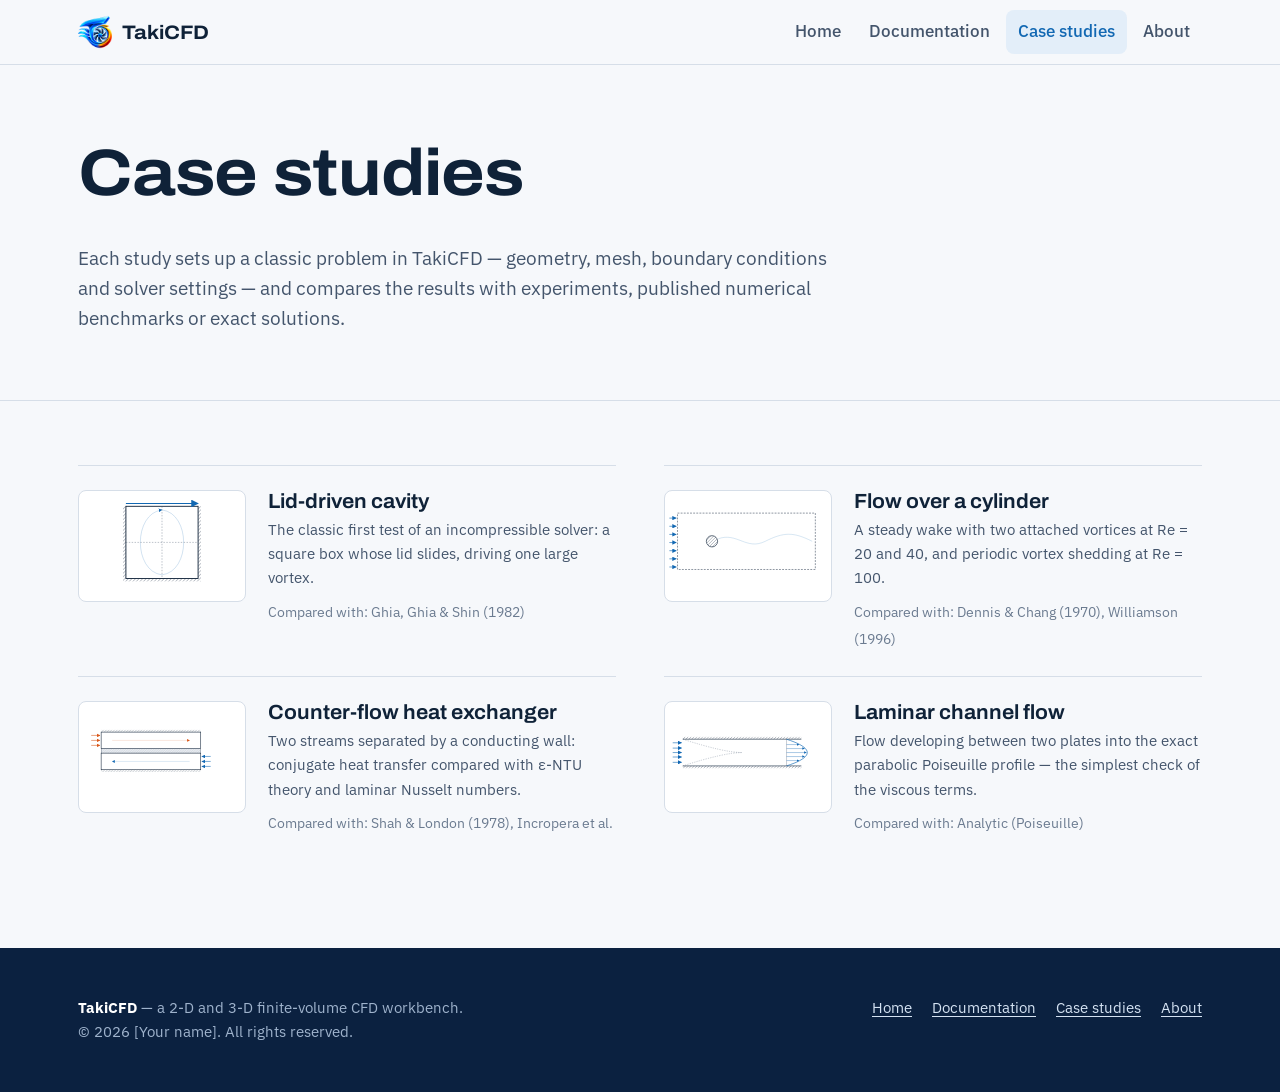
==== cfd_website/cases/index.html @ a0cc1314 "Add files via upload" ====
<!DOCTYPE html>
<html lang="en">
<head>
<meta charset="utf-8">
<meta name="viewport" content="width=device-width, initial-scale=1">
<title>Case studies — TakiCFD</title>
<meta name="description" content="Validation of TakiCFD against benchmark and experimental data.">
<link rel="icon" href="../assets/img/favicon.png">
<link rel="preconnect" href="https://fonts.googleapis.com"><link rel="preconnect" href="https://fonts.gstatic.com" crossorigin><link href="https://fonts.googleapis.com/css2?family=Archivo:wdth,wght@62..125,500..800&family=IBM+Plex+Mono:wght@400;500&family=IBM+Plex+Sans:ital,wght@0,400;0,500;0,600;1,400&display=swap" rel="stylesheet">
<link rel="stylesheet" href="../assets/css/style.css">
</head>
<body>
<a class="skip" href="#main">Skip to content</a>
<header class="site-head">
  <div class="wrap">
    <a class="brand" href="../index.html"><img src="../assets/img/logo.png" alt="" width="34" height="34">TakiCFD</a>
    <button class="nav-toggle" aria-expanded="false" aria-controls="nav">Menu</button>
    <nav class="nav" id="nav" aria-label="Main"><a href="../index.html">Home</a><a href="../docs.html">Documentation</a><a href="../cases/index.html" aria-current="page">Case studies</a><a href="../about.html">About</a></nav>
  </div>
</header>
<main id="main">

<div class="page-head"><div class="wrap">
  <h1>Case studies</h1>
  <p class="lead">Each study sets up a classic problem in TakiCFD — geometry, mesh, boundary conditions and solver settings — and compares the results with experiments, published numerical benchmarks or exact solutions.</p>
</div></div>
<section style="padding-top:24px"><div class="wrap"><ul class="case-list"><li><a class="case-item" href="lid-driven-cavity.html"><svg viewBox="20 20 460 300" role="img" aria-label="Lid-driven cavity: square box of side L, top lid moving at speed U, other walls no-slip" xmlns="http://www.w3.org/2000/svg"><defs>
<pattern id="hatch" width="7" height="7" patternUnits="userSpaceOnUse" patternTransform="rotate(45)"><line x1="0" y1="0" x2="0" y2="7" stroke="#0f2238" stroke-width="1.4"/></pattern>
<pattern id="solid" width="6" height="6" patternUnits="userSpaceOnUse" patternTransform="rotate(45)"><rect width="6" height="6" fill="#e8ecf1"/><line x1="0" y1="0" x2="0" y2="6" stroke="#8a97a8" stroke-width="1"/></pattern>
<marker id="ab" viewBox="0 0 10 10" refX="9" refY="5" markerWidth="7" markerHeight="7" orient="auto-start-reverse"><path d="M0,0 L10,5 L0,10 z" fill="#1268b3"/></marker>
<marker id="ah" viewBox="0 0 10 10" refX="9" refY="5" markerWidth="7" markerHeight="7" orient="auto-start-reverse"><path d="M0,0 L10,5 L0,10 z" fill="#d9581a"/></marker>
<marker id="ak" viewBox="0 0 10 10" refX="9" refY="5" markerWidth="6" markerHeight="6" orient="auto-start-reverse"><path d="M0,0 L10,5 L0,10 z" fill="#44556c"/></marker>
</defs><rect x="150" y="60" width="200" height="200" fill="#fff" stroke="#0f2238" stroke-width="2.5"/>
<rect x="142" y="60" width="8" height="208" fill="url(#hatch)"/><rect x="350" y="60" width="8" height="208" fill="url(#hatch)"/><rect x="150" y="260" width="200" height="8" fill="url(#hatch)"/>
<line x1="150" y1="52" x2="350" y2="52" stroke="#1268b3" stroke-width="3" marker-end="url(#ab)"/>
<path d="M250 70 C 330 80, 330 240, 250 250 C 170 240, 170 80, 250 70" fill="none" stroke="#1268b3" stroke-opacity=".35" stroke-width="1.5" marker-end="url(#ab)"/>
<line x1="250" y1="60" x2="250" y2="260" stroke="#44556c" stroke-dasharray="4 4"/><line x1="150" y1="160" x2="350" y2="160" stroke="#44556c" stroke-dasharray="4 4"/>
</svg><div><h3>Lid-driven cavity</h3><p>The classic first test of an incompressible solver: a square box whose lid slides, driving one large vortex.</p><span class="ref">Compared with: Ghia, Ghia & Shin (1982)</span></div></a></li><li><a class="case-item" href="flow-over-cylinder.html"><svg viewBox="0 20 530 270" role="img" aria-label="Flow over a cylinder of diameter D in a rectangular domain with inlet, outlet and slip side walls" xmlns="http://www.w3.org/2000/svg"><defs>
<pattern id="hatch" width="7" height="7" patternUnits="userSpaceOnUse" patternTransform="rotate(45)"><line x1="0" y1="0" x2="0" y2="7" stroke="#0f2238" stroke-width="1.4"/></pattern>
<pattern id="solid" width="6" height="6" patternUnits="userSpaceOnUse" patternTransform="rotate(45)"><rect width="6" height="6" fill="#e8ecf1"/><line x1="0" y1="0" x2="0" y2="6" stroke="#8a97a8" stroke-width="1"/></pattern>
<marker id="ab" viewBox="0 0 10 10" refX="9" refY="5" markerWidth="7" markerHeight="7" orient="auto-start-reverse"><path d="M0,0 L10,5 L0,10 z" fill="#1268b3"/></marker>
<marker id="ah" viewBox="0 0 10 10" refX="9" refY="5" markerWidth="7" markerHeight="7" orient="auto-start-reverse"><path d="M0,0 L10,5 L0,10 z" fill="#d9581a"/></marker>
<marker id="ak" viewBox="0 0 10 10" refX="9" refY="5" markerWidth="6" markerHeight="6" orient="auto-start-reverse"><path d="M0,0 L10,5 L0,10 z" fill="#44556c"/></marker>
</defs><rect x="40" y="50" width="440" height="180" fill="#fff" stroke="#0f2238" stroke-width="1.5" stroke-dasharray="6 4"/>
<circle cx="150" cy="140" r="18" fill="url(#hatch)" stroke="#0f2238" stroke-width="2"/>
<line x1="14" y1="66" x2="36" y2="66" stroke="#1268b3" stroke-width="2" marker-end="url(#ab)"/><line x1="14" y1="92" x2="36" y2="92" stroke="#1268b3" stroke-width="2" marker-end="url(#ab)"/><line x1="14" y1="118" x2="36" y2="118" stroke="#1268b3" stroke-width="2" marker-end="url(#ab)"/><line x1="14" y1="144" x2="36" y2="144" stroke="#1268b3" stroke-width="2" marker-end="url(#ab)"/><line x1="14" y1="170" x2="36" y2="170" stroke="#1268b3" stroke-width="2" marker-end="url(#ab)"/><line x1="14" y1="196" x2="36" y2="196" stroke="#1268b3" stroke-width="2" marker-end="url(#ab)"/><line x1="14" y1="222" x2="36" y2="222" stroke="#1268b3" stroke-width="2" marker-end="url(#ab)"/>
<path d="M170 132 C 230 110, 260 170, 320 140 S 410 110, 470 140" fill="none" stroke="#1268b3" stroke-opacity=".35" stroke-width="1.5"/>
</svg><div><h3>Flow over a cylinder</h3><p>A steady wake with two attached vortices at Re = 20 and 40, and periodic vortex shedding at Re = 100.</p><span class="ref">Compared with: Dennis & Chang (1970), Williamson (1996)</span></div></a></li><li><a class="case-item" href="heat-exchanger.html"><svg viewBox="0 20 600 260" role="img" aria-label="Counter-flow heat exchanger: hot channel on top, cold channel below, separated by a conducting solid wall" xmlns="http://www.w3.org/2000/svg"><defs>
<pattern id="hatch" width="7" height="7" patternUnits="userSpaceOnUse" patternTransform="rotate(45)"><line x1="0" y1="0" x2="0" y2="7" stroke="#0f2238" stroke-width="1.4"/></pattern>
<pattern id="solid" width="6" height="6" patternUnits="userSpaceOnUse" patternTransform="rotate(45)"><rect width="6" height="6" fill="#e8ecf1"/><line x1="0" y1="0" x2="0" y2="6" stroke="#8a97a8" stroke-width="1"/></pattern>
<marker id="ab" viewBox="0 0 10 10" refX="9" refY="5" markerWidth="7" markerHeight="7" orient="auto-start-reverse"><path d="M0,0 L10,5 L0,10 z" fill="#1268b3"/></marker>
<marker id="ah" viewBox="0 0 10 10" refX="9" refY="5" markerWidth="7" markerHeight="7" orient="auto-start-reverse"><path d="M0,0 L10,5 L0,10 z" fill="#d9581a"/></marker>
<marker id="ak" viewBox="0 0 10 10" refX="9" refY="5" markerWidth="6" markerHeight="6" orient="auto-start-reverse"><path d="M0,0 L10,5 L0,10 z" fill="#44556c"/></marker>
</defs><rect x="80" y="60" width="360" height="60" fill="#fff" stroke="#0f2238" stroke-width="2"/>
<rect x="80" y="120" width="360" height="16" fill="url(#solid)" stroke="#0f2238" stroke-width="1"/>
<rect x="80" y="136" width="360" height="60" fill="#fff" stroke="#0f2238" stroke-width="2"/>
<rect x="80" y="52" width="360" height="8" fill="url(#hatch)"/><rect x="80" y="196" width="360" height="8" fill="url(#hatch)"/>
<line x1="44" y1="72" x2="76" y2="72" stroke="#d9581a" stroke-width="2" marker-end="url(#ah)"/><line x1="44" y1="90" x2="76" y2="90" stroke="#d9581a" stroke-width="2" marker-end="url(#ah)"/><line x1="44" y1="108" x2="76" y2="108" stroke="#d9581a" stroke-width="2" marker-end="url(#ah)"/><line x1="476" y1="148" x2="444" y2="148" stroke="#1268b3" stroke-width="2" marker-end="url(#ab)"/><line x1="476" y1="166" x2="444" y2="166" stroke="#1268b3" stroke-width="2" marker-end="url(#ab)"/><line x1="476" y1="184" x2="444" y2="184" stroke="#1268b3" stroke-width="2" marker-end="url(#ab)"/>
<line x1="120" y1="90" x2="400" y2="90" stroke="#d9581a" stroke-opacity=".35" stroke-width="1.5" marker-end="url(#ah)"/>
<line x1="400" y1="166" x2="120" y2="166" stroke="#1268b3" stroke-opacity=".35" stroke-width="1.5" marker-end="url(#ab)"/>
</svg><div><h3>Counter-flow heat exchanger</h3><p>Two streams separated by a conducting wall: conjugate heat transfer compared with ε-NTU theory and laminar Nusselt numbers.</p><span class="ref">Compared with: Shah & London (1978), Incropera et al.</span></div></a></li><li><a class="case-item" href="channel-flow.html"><svg viewBox="0 40 560 200" role="img" aria-label="Plane channel of height H with uniform inlet velocity developing into a parabolic profile" xmlns="http://www.w3.org/2000/svg"><defs>
<pattern id="hatch" width="7" height="7" patternUnits="userSpaceOnUse" patternTransform="rotate(45)"><line x1="0" y1="0" x2="0" y2="7" stroke="#0f2238" stroke-width="1.4"/></pattern>
<pattern id="solid" width="6" height="6" patternUnits="userSpaceOnUse" patternTransform="rotate(45)"><rect width="6" height="6" fill="#e8ecf1"/><line x1="0" y1="0" x2="0" y2="6" stroke="#8a97a8" stroke-width="1"/></pattern>
<marker id="ab" viewBox="0 0 10 10" refX="9" refY="5" markerWidth="7" markerHeight="7" orient="auto-start-reverse"><path d="M0,0 L10,5 L0,10 z" fill="#1268b3"/></marker>
<marker id="ah" viewBox="0 0 10 10" refX="9" refY="5" markerWidth="7" markerHeight="7" orient="auto-start-reverse"><path d="M0,0 L10,5 L0,10 z" fill="#d9581a"/></marker>
<marker id="ak" viewBox="0 0 10 10" refX="9" refY="5" markerWidth="6" markerHeight="6" orient="auto-start-reverse"><path d="M0,0 L10,5 L0,10 z" fill="#44556c"/></marker>
</defs><rect x="60" y="80" width="400" height="90" fill="#fff" stroke="none"/>
<rect x="60" y="72" width="400" height="8" fill="url(#hatch)"/><rect x="60" y="170" width="400" height="8" fill="url(#hatch)"/>
<line x1="60" y1="80" x2="460" y2="80" stroke="#0f2238" stroke-width="2"/><line x1="60" y1="170" x2="460" y2="170" stroke="#0f2238" stroke-width="2"/>
<line x1="26" y1="92" x2="56" y2="92" stroke="#1268b3" stroke-width="2" marker-end="url(#ab)"/><line x1="26" y1="110" x2="56" y2="110" stroke="#1268b3" stroke-width="2" marker-end="url(#ab)"/><line x1="26" y1="125" x2="56" y2="125" stroke="#1268b3" stroke-width="2" marker-end="url(#ab)"/><line x1="26" y1="140" x2="56" y2="140" stroke="#1268b3" stroke-width="2" marker-end="url(#ab)"/><line x1="26" y1="158" x2="56" y2="158" stroke="#1268b3" stroke-width="2" marker-end="url(#ab)"/>
<line x1="410" y1="80" x2="410" y2="170" stroke="#44556c"/>
<polyline points="410.0,80.0 423.3,84.5 435.2,89.0 445.7,93.5 454.8,98.0 462.5,102.5 468.8,107.0 473.7,111.5 477.2,116.0 479.3,120.5 480.0,125.0 479.3,129.5 477.2,134.0 473.7,138.5 468.8,143.0 462.5,147.5 454.8,152.0 445.7,156.5 435.2,161.0 423.3,165.5 410.0,170.0" fill="none" stroke="#1268b3" stroke-width="2.2"/>
<line x1="410" y1="98.0" x2="451.8" y2="98.0" stroke="#1268b3" stroke-width="1.2" marker-end="url(#ab)"/><line x1="410" y1="111.5" x2="470.7" y2="111.5" stroke="#1268b3" stroke-width="1.2" marker-end="url(#ab)"/><line x1="410" y1="125.0" x2="477.0" y2="125.0" stroke="#1268b3" stroke-width="1.2" marker-end="url(#ab)"/><line x1="410" y1="138.5" x2="470.7" y2="138.5" stroke="#1268b3" stroke-width="1.2" marker-end="url(#ab)"/><line x1="410" y1="152.0" x2="451.8" y2="152.0" stroke="#1268b3" stroke-width="1.2" marker-end="url(#ab)"/>
<path d="M60 80 Q 200 125 260 125 Q 200 125 60 170" fill="none" stroke="#44556c" stroke-dasharray="4 4"/>
</svg><div><h3>Laminar channel flow</h3><p>Flow developing between two plates into the exact parabolic Poiseuille profile — the simplest check of the viscous terms.</p><span class="ref">Compared with: Analytic (Poiseuille)</span></div></a></li></ul></div></section>

</main>
<footer class="site-foot">
  <div class="wrap">
    <div>
      <strong style="color:#fff">TakiCFD</strong> — a 2-D and 3-D finite-volume CFD workbench.<br>
      © <span data-year>2026</span> [Your name]. All rights reserved.
    </div>
    <nav aria-label="Footer"><a href="../index.html">Home</a><a href="../docs.html">Documentation</a><a href="../cases/index.html">Case studies</a><a href="../about.html">About</a></nav>
  </div>
</footer>
<script src="../assets/js/main.js" defer></script>
</body>
</html>
---- cfd_website/assets/css/style.css ----
/* TakiCFD website — one stylesheet for every page.
   Colours follow the flow plots of the software: deep water for the hero, a flow blue for links and actions,
   a heat orange used only where temperature is the subject. */
:root {
  --paper: #f6f8fb;
  --surface: #ffffff;
  --ink: #0f2238;
  --ink-2: #44556c;
  --ink-3: #6b7b90;
  --line: #d6dee8;
  --flow: #1268b3;
  --flow-soft: #e3eef9;
  --heat: #d9581a;
  --heat-soft: #fbeae0;
  --deep: #0b2140;
  --deep-2: #12305a;
  --ok: #16825d;

  --f-display: "Archivo", "Helvetica Neue", Arial, sans-serif;
  --f-body: "IBM Plex Sans", "Segoe UI", Roboto, sans-serif;
  --f-mono: "IBM Plex Mono", Consolas, monospace;

  --measure: 70ch;
  --wrap: 1180px;
  --r-s: 4px;
  --r-m: 8px;
}

*, *::before, *::after { box-sizing: border-box; }
html { scroll-behavior: smooth; }
@media (prefers-reduced-motion: reduce) { html { scroll-behavior: auto; } }
body {
  margin: 0; background: var(--paper); color: var(--ink);
  font: 400 17px/1.6 var(--f-body);
  -webkit-font-smoothing: antialiased; text-rendering: optimizeLegibility;
}
img { max-width: 100%; height: auto; display: block; }
a { color: var(--flow); text-underline-offset: 3px; text-decoration-thickness: 1px; }
a:hover { text-decoration-thickness: 2px; }
:focus-visible { outline: 3px solid #4ea3f0; outline-offset: 2px; border-radius: 2px; }
.skip { position: absolute; left: -9999px; }
.skip:focus { left: 12px; top: 12px; z-index: 99; background: #fff; padding: 8px 12px; }

h1, h2, h3, h4 { font-family: var(--f-display); color: var(--ink); line-height: 1.12; margin: 0 0 .5em; }
h1 { font-size: clamp(2.3rem, 5.2vw, 4.1rem); font-weight: 700; font-stretch: 112%; letter-spacing: -.015em; }
h2 { font-size: clamp(1.7rem, 3vw, 2.35rem); font-weight: 700; font-stretch: 108%; letter-spacing: -.01em; }
h3 { font-size: 1.28rem; font-weight: 650; font-stretch: 104%; }
h4 { font-size: 1.02rem; font-weight: 650; }
p { margin: 0 0 1em; max-width: var(--measure); }
.lead { font-size: 1.2rem; line-height: 1.55; color: var(--ink-2); }
.muted { color: var(--ink-3); }
code, kbd, pre { font-family: var(--f-mono); font-size: .88em; }
code { background: #e9eef5; padding: .1em .35em; border-radius: var(--r-s); }
kbd { border: 1px solid var(--line); border-bottom-width: 2px; border-radius: var(--r-s); padding: .05em .4em; background: #fff; }
pre { background: var(--deep); color: #dbe7f5; padding: 16px 18px; border-radius: var(--r-m); overflow-x: auto; line-height: 1.55; max-width: var(--measure); }
pre code { background: none; padding: 0; color: inherit; }

.wrap { max-width: var(--wrap); margin: 0 auto; padding: 0 28px; }
section { padding: 88px 0; }
section + section { border-top: 1px solid var(--line); }

/* ---------- header ---------- */
.site-head { position: sticky; top: 0; z-index: 20; background: rgba(246, 248, 251, .92); backdrop-filter: blur(8px); border-bottom: 1px solid var(--line); }
.site-head .wrap { display: flex; align-items: center; gap: 28px; height: 64px; }
.brand { display: flex; align-items: center; gap: 10px; text-decoration: none; color: var(--ink); font: 700 1.22rem var(--f-display); font-stretch: 110%; }
.brand img { width: 34px; height: 34px; }
.nav { display: flex; gap: 4px; margin-left: auto; }
.nav a { color: var(--ink-2); text-decoration: none; font-weight: 500; padding: 8px 12px; border-radius: var(--r-m); }
.nav a:hover { color: var(--ink); background: #e8eef5; }
.nav a[aria-current="page"] { color: var(--flow); background: var(--flow-soft); }
.nav-toggle { display: none; margin-left: auto; background: none; border: 1px solid var(--line); border-radius: var(--r-m); padding: 7px 10px; font: inherit; color: var(--ink); }
@media (max-width: 760px) {
  .nav-toggle { display: block; }
  .nav { display: none; position: absolute; top: 64px; left: 0; right: 0; flex-direction: column; background: var(--paper); border-bottom: 1px solid var(--line); padding: 8px 20px 16px; }
  .nav.open { display: flex; }
}

/* ---------- buttons ---------- */
.btn { display: inline-flex; align-items: center; gap: 8px; padding: 12px 20px; border-radius: var(--r-m); font-weight: 600; text-decoration: none; border: 1.5px solid transparent; }
.btn-primary { background: var(--flow); color: #fff; }
.btn-primary:hover { background: #0d5594; }
.btn-ghost { color: #fff; border-color: rgba(255, 255, 255, .45); }
.btn-ghost:hover { border-color: #fff; background: rgba(255, 255, 255, .08); }
.btn-line { color: var(--flow); border-color: var(--flow); }
.btn-line:hover { background: var(--flow-soft); }
.actions { display: flex; flex-wrap: wrap; gap: 12px; margin-top: 28px; }

/* ---------- hero: live flow past a cylinder ---------- */
.hero { position: relative; background: var(--deep); color: #e6eef8; overflow: hidden; padding: 0; border: 0; }
.hero canvas { position: absolute; inset: 0; width: 100%; height: 100%; }
.hero::after { content: ""; position: absolute; inset: 0; pointer-events: none;
  background: linear-gradient(90deg, rgba(11, 33, 64, .92) 0%, rgba(11, 33, 64, .78) 34%, rgba(11, 33, 64, 0) 56%); }
.hero .wrap, .hero-note { z-index: 1; }
@media (max-width: 760px) { .hero::after { background: rgba(11, 33, 64, .72); } }
.hero .wrap { position: relative; padding-top: 120px; padding-bottom: 120px; min-height: min(86vh, 760px); display: flex; flex-direction: column; justify-content: center; pointer-events: none; }
.hero .wrap > * { pointer-events: auto; }
.hero h1 { color: #fff; max-width: 13ch; }
.hero .lead { color: #b9cbe0; max-width: 46ch; }
.hero-note { position: absolute; right: 28px; bottom: 18px; font-size: .8rem; color: #7f97b5; max-width: 40ch; text-align: right; }
@media (max-width: 760px) { .hero-note { display: none; } }

/* ---------- workflow (a real sequence: the six steps of the software) ---------- */
.steps { list-style: none; padding: 0; margin: 40px 0 0; display: grid; grid-template-columns: repeat(6, 1fr); border-top: 2px solid var(--ink); counter-reset: step; }
.steps li { padding: 18px 18px 0 0; counter-increment: step; }
.steps li::before { content: counter(step); display: block; font: 700 2.4rem/1 var(--f-display); font-stretch: 120%; color: var(--flow); margin-bottom: 10px; }
.steps h3 { font-size: 1.05rem; margin-bottom: 6px; }
.steps p { font-size: .94rem; color: var(--ink-2); }
@media (max-width: 980px) { .steps { grid-template-columns: repeat(3, 1fr); row-gap: 24px; } }
@media (max-width: 560px) { .steps { grid-template-columns: 1fr 1fr; } }

/* ---------- capability list ---------- */
.split { display: grid; grid-template-columns: 5fr 7fr; gap: 56px; align-items: start; }
@media (max-width: 900px) { .split { grid-template-columns: 1fr; gap: 24px; } }
.caps { margin: 0; }
.caps div { display: grid; grid-template-columns: 180px 1fr; gap: 20px; padding: 16px 0; border-bottom: 1px solid var(--line); }
.caps div:first-child { border-top: 1px solid var(--line); }
.caps dt { font-weight: 600; }
.caps dd { margin: 0; color: var(--ink-2); }
@media (max-width: 560px) { .caps div { grid-template-columns: 1fr; gap: 4px; } }

/* ---------- screenshots ---------- */
.shots { display: grid; grid-template-columns: 1fr 1fr; gap: 32px; margin-top: 40px; }
@media (max-width: 900px) { .shots { grid-template-columns: 1fr; } }
.shot { margin: 0; }
.shot img { border-radius: var(--r-m); border: 1px solid var(--line); box-shadow: 0 18px 40px -24px rgba(11, 33, 64, .45); }
.shot figcaption { font-size: .92rem; color: var(--ink-3); margin-top: 12px; max-width: 60ch; }

/* ---------- case list ---------- */
.case-list { list-style: none; padding: 0; margin: 40px 0 0; display: grid; grid-template-columns: repeat(2, 1fr); gap: 0 48px; }
@media (max-width: 860px) { .case-list { grid-template-columns: 1fr; } }
.case-list li { border-top: 1px solid var(--line); padding: 24px 0; }
.case-item { display: grid; grid-template-columns: 168px 1fr; gap: 22px; text-decoration: none; color: inherit; }
.case-item svg { width: 168px; height: 112px; background: var(--surface); border: 1px solid var(--line); border-radius: var(--r-m); }
.case-item h3 { margin-bottom: 4px; color: var(--ink); }
.case-item:hover h3 { color: var(--flow); }
.case-item p { font-size: .95rem; color: var(--ink-2); margin-bottom: 8px; }
.ref { font-size: .85rem; color: var(--ink-3); }
@media (max-width: 480px) { .case-item { grid-template-columns: 1fr; } }

.status { display: inline-block; font-size: .78rem; font-weight: 600; padding: 2px 10px; border-radius: 999px; background: #fff3d6; color: #8a5a00; }
.status.done { background: #dff4ea; color: var(--ok); }

/* ---------- page headers ---------- */
.page-head { padding: 72px 0 48px; border-bottom: 1px solid var(--line); }
.page-head .lead { margin-top: 8px; }
.crumbs { font-size: .9rem; color: var(--ink-3); margin-bottom: 18px; }
.crumbs a { color: var(--ink-3); }

/* ---------- case page ---------- */
.case-grid { display: grid; grid-template-columns: 220px minmax(0, 1fr); gap: 56px; padding-top: 56px; padding-bottom: 96px; }
@media (max-width: 900px) { .case-grid { grid-template-columns: 1fr; gap: 0; } .toc { display: none; } }
.toc { position: sticky; top: 92px; align-self: start; font-size: .93rem; }
.toc ol, .toc ul { list-style: none; padding: 0; margin: 0; border-left: 2px solid var(--line); }
.toc a { display: block; padding: 6px 0 6px 14px; margin-left: -2px; border-left: 2px solid transparent; color: var(--ink-2); text-decoration: none; }
.toc a:hover { color: var(--ink); }
.toc a.active { color: var(--flow); border-left-color: var(--flow); font-weight: 600; }
.toc h4 { font-size: .85rem; color: var(--ink-3); font-weight: 600; margin: 0 0 10px; }
.doc > section { padding: 0 0 56px; border: 0; }
.doc > section + section { border-top: 0; }
.doc h2 { font-size: 1.7rem; padding-top: 8px; scroll-margin-top: 90px; }
.doc h3 { margin-top: 1.6em; scroll-margin-top: 90px; }
.doc ul, .doc ol { max-width: var(--measure); padding-left: 1.2em; }
.doc li { margin-bottom: .35em; }

.params { display: grid; grid-template-columns: repeat(4, minmax(0, auto)); justify-content: start; margin: 28px 0 0; border: 1px solid var(--line); border-radius: var(--r-m); background: var(--surface); max-width: 100%; }
.params div { padding: 12px 22px; border-right: 1px solid var(--line); }
.params div:last-child { border-right: 0; }
@media (max-width: 900px) { .params { grid-template-columns: 1fr 1fr; } .params div { border-right: 0; border-bottom: 1px solid var(--line); } }
.params dt { font-size: .82rem; color: var(--ink-3); }
.params dd { margin: 0; font: 600 1.1rem var(--f-display); }

.figure { margin: 24px 0; background: var(--surface); border: 1px solid var(--line); border-radius: var(--r-m); padding: 20px; max-width: 760px; }
.figure svg { width: 100%; height: auto; display: block; }
.figure figcaption { font-size: .9rem; color: var(--ink-3); margin-top: 12px; }
.slot { display: grid; place-items: center; text-align: center; min-height: 260px; border: 1.5px dashed #b9c6d6; border-radius: var(--r-m); background: repeating-linear-gradient(135deg, #fafcfe 0 14px, #f3f6fa 14px 28px); color: var(--ink-3); padding: 24px; }
.slot strong { display: block; color: var(--ink-2); font-weight: 600; margin-bottom: 4px; }
.slots { display: grid; grid-template-columns: 1fr 1fr; gap: 20px; max-width: 760px; margin: 24px 0; }
.slots .figure { margin: 0; }
@media (max-width: 640px) { .slots { grid-template-columns: 1fr; } }

table { border-collapse: collapse; width: 100%; max-width: 760px; font-size: .95rem; margin: 16px 0 8px; background: var(--surface); }
caption { text-align: left; font-size: .9rem; color: var(--ink-3); padding-bottom: 8px; }
th, td { padding: 9px 14px; border-bottom: 1px solid var(--line); text-align: left; vertical-align: top; }
th { font-weight: 600; background: #eef3f8; }
td.num, th.num { text-align: right; font-variant-numeric: tabular-nums; }
td.pending { color: #a3b0c0; text-align: right; }
.table-scroll { overflow-x: auto; max-width: 760px; }

.callout { border-left: 3px solid var(--flow); background: var(--flow-soft); padding: 14px 18px; border-radius: 0 var(--r-m) var(--r-m) 0; max-width: var(--measure); margin: 20px 0; }
.callout p:last-child { margin-bottom: 0; }
.callout.heat { border-color: var(--heat); background: var(--heat-soft); }
.math { font-family: "Cambria Math", "STIX Two Math", Georgia, serif; font-size: 1.08em; white-space: nowrap; }
.eq { display: block; margin: 14px 0; padding: 12px 18px; background: var(--surface); border: 1px solid var(--line); border-radius: var(--r-m); max-width: var(--measure); overflow-x: auto; font-family: "Cambria Math", "STIX Two Math", Georgia, serif; font-size: 1.12rem; }

.next-prev { display: flex; justify-content: space-between; gap: 20px; border-top: 1px solid var(--line); padding-top: 24px; max-width: 760px; }
.next-prev a { text-decoration: none; font-weight: 600; }
.next-prev span { display: block; font-size: .85rem; color: var(--ink-3); font-weight: 400; }

/* ---------- about ---------- */
.about { display: grid; grid-template-columns: 260px 1fr; gap: 56px; align-items: start; }
@media (max-width: 760px) { .about { grid-template-columns: 1fr; } }
.portrait { aspect-ratio: 4 / 5; border-radius: var(--r-m); }
.timeline { list-style: none; padding: 0; margin: 12px 0 0; max-width: var(--measure); }
.timeline li { display: grid; grid-template-columns: 110px 1fr; gap: 18px; padding: 14px 0; border-top: 1px solid var(--line); }
.timeline time { color: var(--ink-3); font-variant-numeric: tabular-nums; }
.contact-list { list-style: none; padding: 0; margin: 0; }
.contact-list li { padding: 8px 0; }

/* ---------- footer ---------- */
.site-foot { background: var(--deep); color: #9fb3cc; padding: 48px 0; font-size: .93rem; }
.site-foot .wrap { display: flex; flex-wrap: wrap; gap: 24px 48px; justify-content: space-between; }
.site-foot a { color: #d4e2f2; }
.site-foot nav { display: flex; gap: 20px; flex-wrap: wrap; }
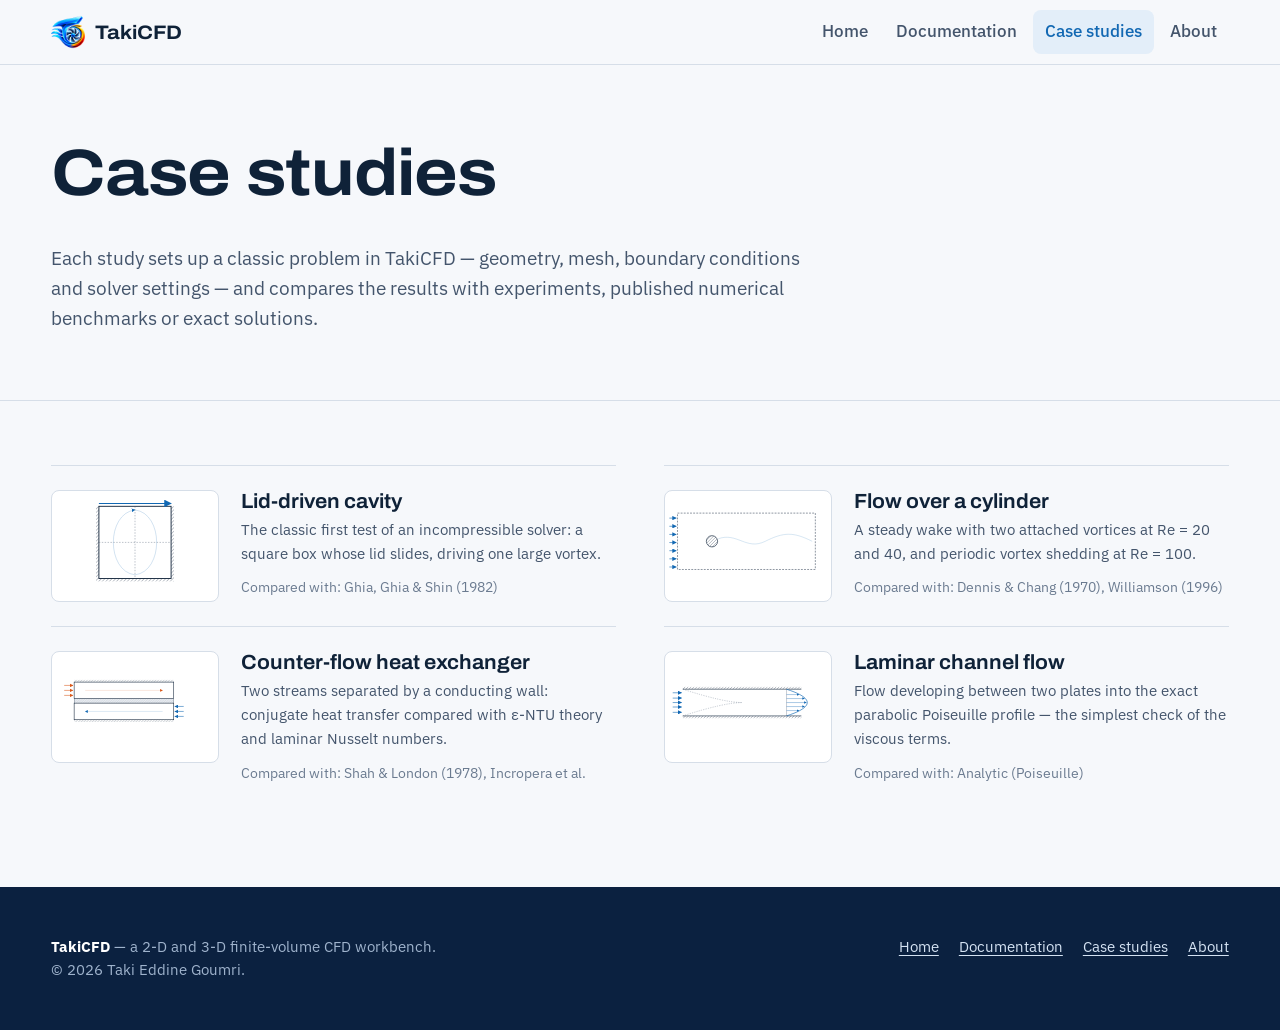
==== commit f0ecad48: "Add files via upload" ====
--- a/cfd_website/cases/index.html
+++ b/cfd_website/cases/index.html
@@ -79,7 +79,7 @@
   <div class="wrap">
     <div>
       <strong style="color:#fff">TakiCFD</strong> — a 2-D and 3-D finite-volume CFD workbench.<br>
-      © <span data-year>2026</span> [Your name]. All rights reserved.
+      © 2026 Taki Eddine Goumri.
     </div>
     <nav aria-label="Footer"><a href="../index.html">Home</a><a href="../docs.html">Documentation</a><a href="../cases/index.html">Case studies</a><a href="../about.html">About</a></nav>
   </div>
--- a/cfd_website/assets/css/style.css
+++ b/cfd_website/assets/css/style.css
@@ -21,7 +21,7 @@
   --f-mono: "IBM Plex Mono", Consolas, monospace;
 
   --measure: 70ch;
-  --wrap: 1180px;
+  --wrap: 1360px;
   --r-s: 4px;
   --r-m: 8px;
 }
@@ -29,9 +29,10 @@
 *, *::before, *::after { box-sizing: border-box; }
 html { scroll-behavior: smooth; }
 @media (prefers-reduced-motion: reduce) { html { scroll-behavior: auto; } }
+html { font-size: clamp(16px, 0.42vw + 10.5px, 20px); }   /* 16 px on phones → ~18.5 px on a 1920 px screen */
 body {
   margin: 0; background: var(--paper); color: var(--ink);
-  font: 400 17px/1.6 var(--f-body);
+  font: 400 1.0625rem/1.6 var(--f-body);
   -webkit-font-smoothing: antialiased; text-rendering: optimizeLegibility;
 }
 img { max-width: 100%; height: auto; display: block; }
@@ -55,21 +56,21 @@
 pre { background: var(--deep); color: #dbe7f5; padding: 16px 18px; border-radius: var(--r-m); overflow-x: auto; line-height: 1.55; max-width: var(--measure); }
 pre code { background: none; padding: 0; color: inherit; }
 
-.wrap { max-width: var(--wrap); margin: 0 auto; padding: 0 28px; }
-section { padding: 88px 0; }
+.wrap { max-width: var(--wrap); margin: 0 auto; padding: 0 max(28px, 4vw); }
+section { padding: clamp(56px, 6vw, 112px) 0; }
 section + section { border-top: 1px solid var(--line); }
 
 /* ---------- header ---------- */
 .site-head { position: sticky; top: 0; z-index: 20; background: rgba(246, 248, 251, .92); backdrop-filter: blur(8px); border-bottom: 1px solid var(--line); }
-.site-head .wrap { display: flex; align-items: center; gap: 28px; height: 64px; }
+.site-head .wrap { display: flex; align-items: center; gap: 28px; height: 4rem; }
 .brand { display: flex; align-items: center; gap: 10px; text-decoration: none; color: var(--ink); font: 700 1.22rem var(--f-display); font-stretch: 110%; }
-.brand img { width: 34px; height: 34px; }
+.brand img { width: 2.1rem; height: 2.1rem; }
 .nav { display: flex; gap: 4px; margin-left: auto; }
 .nav a { color: var(--ink-2); text-decoration: none; font-weight: 500; padding: 8px 12px; border-radius: var(--r-m); }
 .nav a:hover { color: var(--ink); background: #e8eef5; }
 .nav a[aria-current="page"] { color: var(--flow); background: var(--flow-soft); }
 .nav-toggle { display: none; margin-left: auto; background: none; border: 1px solid var(--line); border-radius: var(--r-m); padding: 7px 10px; font: inherit; color: var(--ink); }
-@media (max-width: 760px) {
+@media (max-width: 52rem) {
   .nav-toggle { display: block; }
   .nav { display: none; position: absolute; top: 64px; left: 0; right: 0; flex-direction: column; background: var(--paper); border-bottom: 1px solid var(--line); padding: 8px 20px 16px; }
   .nav.open { display: flex; }
@@ -91,13 +92,13 @@
 .hero::after { content: ""; position: absolute; inset: 0; pointer-events: none;
   background: linear-gradient(90deg, rgba(11, 33, 64, .92) 0%, rgba(11, 33, 64, .78) 34%, rgba(11, 33, 64, 0) 56%); }
 .hero .wrap, .hero-note { z-index: 1; }
-@media (max-width: 760px) { .hero::after { background: rgba(11, 33, 64, .72); } }
-.hero .wrap { position: relative; padding-top: 120px; padding-bottom: 120px; min-height: min(86vh, 760px); display: flex; flex-direction: column; justify-content: center; pointer-events: none; }
+@media (max-width: 52rem) { .hero::after { background: rgba(11, 33, 64, .72); } }
+.hero .wrap { position: relative; padding-top: 6rem; padding-bottom: 6rem; min-height: min(88vh, 900px); display: flex; flex-direction: column; justify-content: center; pointer-events: none; }
 .hero .wrap > * { pointer-events: auto; }
-.hero h1 { color: #fff; max-width: 13ch; }
-.hero .lead { color: #b9cbe0; max-width: 46ch; }
-.hero-note { position: absolute; right: 28px; bottom: 18px; font-size: .8rem; color: #7f97b5; max-width: 40ch; text-align: right; }
-@media (max-width: 760px) { .hero-note { display: none; } }
+.hero h1 { color: #fff; max-width: 13ch; font-size: clamp(2.4rem, 5vw, 5rem); }
+.hero .lead { color: #c3d3e6; max-width: 46ch; font-size: 1.25rem; }
+.hero-note { position: absolute; right: max(28px, 4vw); bottom: 18px; font-size: .8rem; color: #7f97b5; max-width: 40ch; text-align: right; }
+@media (max-width: 52rem) { .hero-note { display: none; } }
 
 /* ---------- workflow (a real sequence: the six steps of the software) ---------- */
 .steps { list-style: none; padding: 0; margin: 40px 0 0; display: grid; grid-template-columns: repeat(6, 1fr); border-top: 2px solid var(--ink); counter-reset: step; }
@@ -147,7 +148,7 @@
 .crumbs a { color: var(--ink-3); }
 
 /* ---------- case page ---------- */
-.case-grid { display: grid; grid-template-columns: 220px minmax(0, 1fr); gap: 56px; padding-top: 56px; padding-bottom: 96px; }
+.case-grid { display: grid; grid-template-columns: 15rem minmax(0, 1fr); gap: 56px; padding-top: 56px; padding-bottom: 96px; }
 @media (max-width: 900px) { .case-grid { grid-template-columns: 1fr; gap: 0; } .toc { display: none; } }
 .toc { position: sticky; top: 92px; align-self: start; font-size: .93rem; }
 .toc ol, .toc ul { list-style: none; padding: 0; margin: 0; border-left: 2px solid var(--line); }
@@ -169,22 +170,22 @@
 .params dt { font-size: .82rem; color: var(--ink-3); }
 .params dd { margin: 0; font: 600 1.1rem var(--f-display); }
 
-.figure { margin: 24px 0; background: var(--surface); border: 1px solid var(--line); border-radius: var(--r-m); padding: 20px; max-width: 760px; }
+.figure { margin: 24px 0; background: var(--surface); border: 1px solid var(--line); border-radius: var(--r-m); padding: 20px; max-width: 52rem; }
 .figure svg { width: 100%; height: auto; display: block; }
 .figure figcaption { font-size: .9rem; color: var(--ink-3); margin-top: 12px; }
 .slot { display: grid; place-items: center; text-align: center; min-height: 260px; border: 1.5px dashed #b9c6d6; border-radius: var(--r-m); background: repeating-linear-gradient(135deg, #fafcfe 0 14px, #f3f6fa 14px 28px); color: var(--ink-3); padding: 24px; }
 .slot strong { display: block; color: var(--ink-2); font-weight: 600; margin-bottom: 4px; }
-.slots { display: grid; grid-template-columns: 1fr 1fr; gap: 20px; max-width: 760px; margin: 24px 0; }
+.slots { display: grid; grid-template-columns: 1fr 1fr; gap: 20px; max-width: 52rem; margin: 24px 0; }
 .slots .figure { margin: 0; }
 @media (max-width: 640px) { .slots { grid-template-columns: 1fr; } }
 
-table { border-collapse: collapse; width: 100%; max-width: 760px; font-size: .95rem; margin: 16px 0 8px; background: var(--surface); }
+table { border-collapse: collapse; width: 100%; max-width: 52rem; font-size: .95rem; margin: 16px 0 8px; background: var(--surface); }
 caption { text-align: left; font-size: .9rem; color: var(--ink-3); padding-bottom: 8px; }
 th, td { padding: 9px 14px; border-bottom: 1px solid var(--line); text-align: left; vertical-align: top; }
 th { font-weight: 600; background: #eef3f8; }
 td.num, th.num { text-align: right; font-variant-numeric: tabular-nums; }
 td.pending { color: #a3b0c0; text-align: right; }
-.table-scroll { overflow-x: auto; max-width: 760px; }
+.table-scroll { overflow-x: auto; max-width: 52rem; }
 
 .callout { border-left: 3px solid var(--flow); background: var(--flow-soft); padding: 14px 18px; border-radius: 0 var(--r-m) var(--r-m) 0; max-width: var(--measure); margin: 20px 0; }
 .callout p:last-child { margin-bottom: 0; }
@@ -192,16 +193,16 @@
 .math { font-family: "Cambria Math", "STIX Two Math", Georgia, serif; font-size: 1.08em; white-space: nowrap; }
 .eq { display: block; margin: 14px 0; padding: 12px 18px; background: var(--surface); border: 1px solid var(--line); border-radius: var(--r-m); max-width: var(--measure); overflow-x: auto; font-family: "Cambria Math", "STIX Two Math", Georgia, serif; font-size: 1.12rem; }
 
-.next-prev { display: flex; justify-content: space-between; gap: 20px; border-top: 1px solid var(--line); padding-top: 24px; max-width: 760px; }
+.next-prev { display: flex; justify-content: space-between; gap: 20px; border-top: 1px solid var(--line); padding-top: 24px; max-width: 52rem; }
 .next-prev a { text-decoration: none; font-weight: 600; }
 .next-prev span { display: block; font-size: .85rem; color: var(--ink-3); font-weight: 400; }
 
 /* ---------- about ---------- */
-.about { display: grid; grid-template-columns: 260px 1fr; gap: 56px; align-items: start; }
-@media (max-width: 760px) { .about { grid-template-columns: 1fr; } }
-.portrait { aspect-ratio: 4 / 5; border-radius: var(--r-m); }
+.about { display: grid; grid-template-columns: minmax(200px, 300px) 1fr; gap: 56px; align-items: start; }
+@media (max-width: 52rem) { .about { grid-template-columns: 1fr; } }
+.portrait { width: 100%; aspect-ratio: 1; object-fit: cover; border-radius: var(--r-m); }
 .timeline { list-style: none; padding: 0; margin: 12px 0 0; max-width: var(--measure); }
-.timeline li { display: grid; grid-template-columns: 110px 1fr; gap: 18px; padding: 14px 0; border-top: 1px solid var(--line); }
+.timeline li { display: grid; grid-template-columns: 7.5rem 1fr; gap: 18px; padding: 14px 0; border-top: 1px solid var(--line); }
 .timeline time { color: var(--ink-3); font-variant-numeric: tabular-nums; }
 .contact-list { list-style: none; padding: 0; margin: 0; }
 .contact-list li { padding: 8px 0; }
@@ -211,3 +212,4 @@
 .site-foot .wrap { display: flex; flex-wrap: wrap; gap: 24px 48px; justify-content: space-between; }
 .site-foot a { color: #d4e2f2; }
 .site-foot nav { display: flex; gap: 20px; flex-wrap: wrap; }
+@media (max-width: 560px) { .timeline li { grid-template-columns: 1fr; gap: 2px; } }
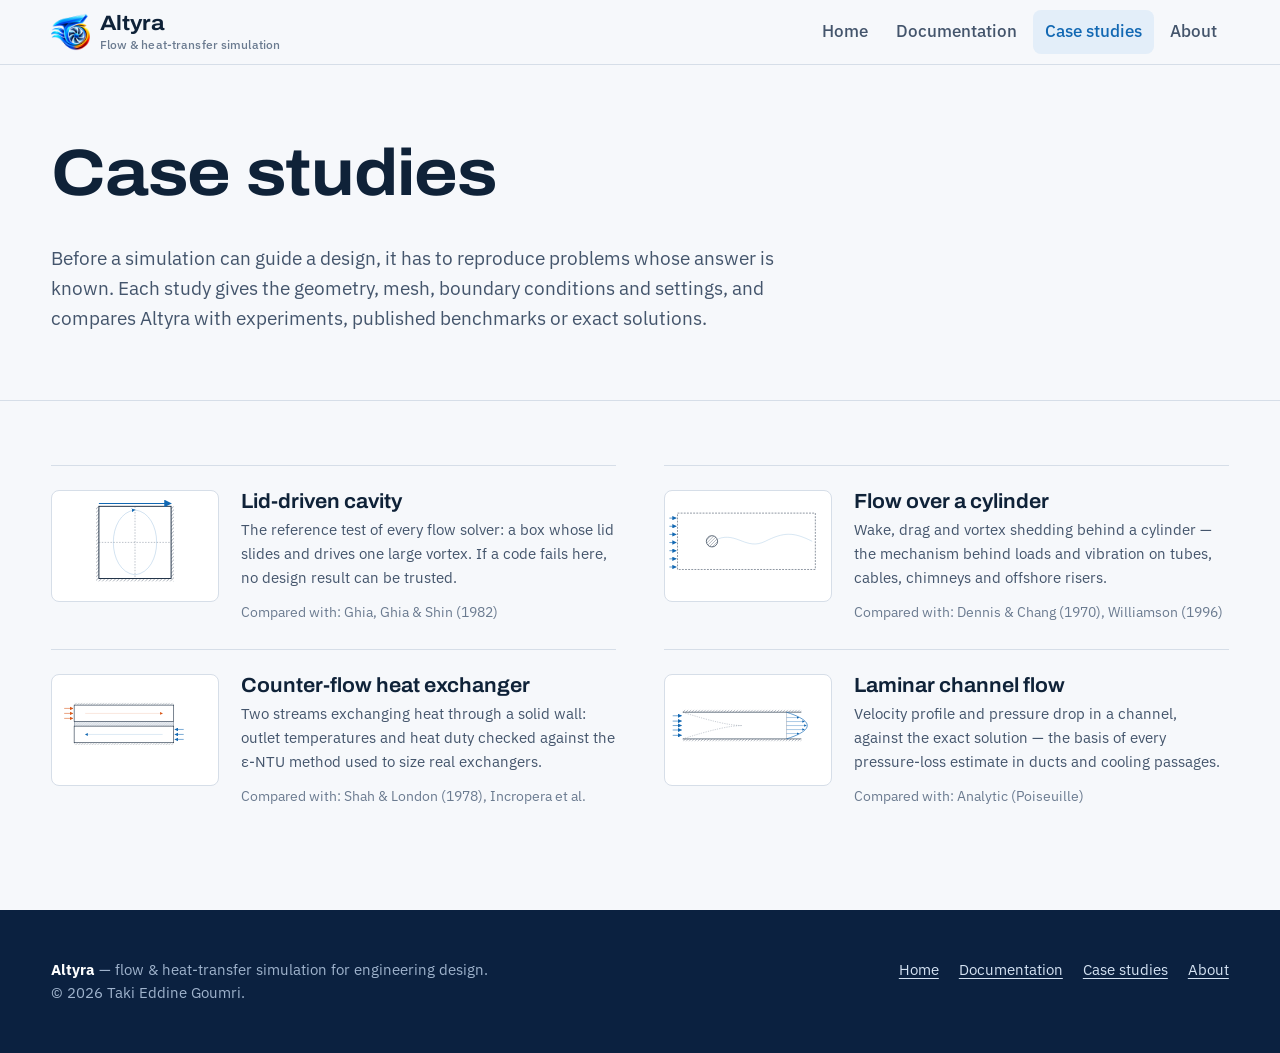
==== commit 687165d5: "Add files via upload" ====
--- a/cfd_website/cases/index.html
+++ b/cfd_website/cases/index.html
@@ -3,17 +3,17 @@
 <head>
 <meta charset="utf-8">
 <meta name="viewport" content="width=device-width, initial-scale=1">
-<title>Case studies — TakiCFD</title>
-<meta name="description" content="Validation of TakiCFD against benchmark and experimental data.">
+<title>Case studies — Altyra</title>
+<meta name="description" content="Validation of Altyra against benchmark and experimental data.">
 <link rel="icon" href="../assets/img/favicon.png">
 <link rel="preconnect" href="https://fonts.googleapis.com"><link rel="preconnect" href="https://fonts.gstatic.com" crossorigin><link href="https://fonts.googleapis.com/css2?family=Archivo:wdth,wght@62..125,500..800&family=IBM+Plex+Mono:wght@400;500&family=IBM+Plex+Sans:ital,wght@0,400;0,500;0,600;1,400&display=swap" rel="stylesheet">
-<link rel="stylesheet" href="../assets/css/style.css">
+<link rel="stylesheet" href="../assets/css/style.css?v=dc98a61c">
 </head>
 <body>
 <a class="skip" href="#main">Skip to content</a>
 <header class="site-head">
   <div class="wrap">
-    <a class="brand" href="../index.html"><img src="../assets/img/logo.png" alt="" width="34" height="34">TakiCFD</a>
+    <a class="brand" href="../index.html"><img src="../assets/img/logo.png" alt="" width="34" height="34"><span class="brand-text"><span class="brand-name">Altyra</span><span class="brand-tag">Flow &amp; heat-transfer simulation</span></span></a>
     <button class="nav-toggle" aria-expanded="false" aria-controls="nav">Menu</button>
     <nav class="nav" id="nav" aria-label="Main"><a href="../index.html">Home</a><a href="../docs.html">Documentation</a><a href="../cases/index.html" aria-current="page">Case studies</a><a href="../about.html">About</a></nav>
   </div>
@@ -22,7 +22,7 @@
 
 <div class="page-head"><div class="wrap">
   <h1>Case studies</h1>
-  <p class="lead">Each study sets up a classic problem in TakiCFD — geometry, mesh, boundary conditions and solver settings — and compares the results with experiments, published numerical benchmarks or exact solutions.</p>
+  <p class="lead">Before a simulation can guide a design, it has to reproduce problems whose answer is known. Each study gives the geometry, mesh, boundary conditions and settings, and compares Altyra with experiments, published benchmarks or exact solutions.</p>
 </div></div>
 <section style="padding-top:24px"><div class="wrap"><ul class="case-list"><li><a class="case-item" href="lid-driven-cavity.html"><svg viewBox="20 20 460 300" role="img" aria-label="Lid-driven cavity: square box of side L, top lid moving at speed U, other walls no-slip" xmlns="http://www.w3.org/2000/svg"><defs>
 <pattern id="hatch" width="7" height="7" patternUnits="userSpaceOnUse" patternTransform="rotate(45)"><line x1="0" y1="0" x2="0" y2="7" stroke="#0f2238" stroke-width="1.4"/></pattern>
@@ -35,7 +35,7 @@
 <line x1="150" y1="52" x2="350" y2="52" stroke="#1268b3" stroke-width="3" marker-end="url(#ab)"/>
 <path d="M250 70 C 330 80, 330 240, 250 250 C 170 240, 170 80, 250 70" fill="none" stroke="#1268b3" stroke-opacity=".35" stroke-width="1.5" marker-end="url(#ab)"/>
 <line x1="250" y1="60" x2="250" y2="260" stroke="#44556c" stroke-dasharray="4 4"/><line x1="150" y1="160" x2="350" y2="160" stroke="#44556c" stroke-dasharray="4 4"/>
-</svg><div><h3>Lid-driven cavity</h3><p>The classic first test of an incompressible solver: a square box whose lid slides, driving one large vortex.</p><span class="ref">Compared with: Ghia, Ghia & Shin (1982)</span></div></a></li><li><a class="case-item" href="flow-over-cylinder.html"><svg viewBox="0 20 530 270" role="img" aria-label="Flow over a cylinder of diameter D in a rectangular domain with inlet, outlet and slip side walls" xmlns="http://www.w3.org/2000/svg"><defs>
+</svg><div><h3>Lid-driven cavity</h3><p>The reference test of every flow solver: a box whose lid slides and drives one large vortex. If a code fails here, no design result can be trusted.</p><span class="ref">Compared with: Ghia, Ghia & Shin (1982)</span></div></a></li><li><a class="case-item" href="flow-over-cylinder.html"><svg viewBox="0 20 530 270" role="img" aria-label="Flow over a cylinder of diameter D in a rectangular domain with inlet, outlet and slip side walls" xmlns="http://www.w3.org/2000/svg"><defs>
 <pattern id="hatch" width="7" height="7" patternUnits="userSpaceOnUse" patternTransform="rotate(45)"><line x1="0" y1="0" x2="0" y2="7" stroke="#0f2238" stroke-width="1.4"/></pattern>
 <pattern id="solid" width="6" height="6" patternUnits="userSpaceOnUse" patternTransform="rotate(45)"><rect width="6" height="6" fill="#e8ecf1"/><line x1="0" y1="0" x2="0" y2="6" stroke="#8a97a8" stroke-width="1"/></pattern>
 <marker id="ab" viewBox="0 0 10 10" refX="9" refY="5" markerWidth="7" markerHeight="7" orient="auto-start-reverse"><path d="M0,0 L10,5 L0,10 z" fill="#1268b3"/></marker>
@@ -45,7 +45,7 @@
 <circle cx="150" cy="140" r="18" fill="url(#hatch)" stroke="#0f2238" stroke-width="2"/>
 <line x1="14" y1="66" x2="36" y2="66" stroke="#1268b3" stroke-width="2" marker-end="url(#ab)"/><line x1="14" y1="92" x2="36" y2="92" stroke="#1268b3" stroke-width="2" marker-end="url(#ab)"/><line x1="14" y1="118" x2="36" y2="118" stroke="#1268b3" stroke-width="2" marker-end="url(#ab)"/><line x1="14" y1="144" x2="36" y2="144" stroke="#1268b3" stroke-width="2" marker-end="url(#ab)"/><line x1="14" y1="170" x2="36" y2="170" stroke="#1268b3" stroke-width="2" marker-end="url(#ab)"/><line x1="14" y1="196" x2="36" y2="196" stroke="#1268b3" stroke-width="2" marker-end="url(#ab)"/><line x1="14" y1="222" x2="36" y2="222" stroke="#1268b3" stroke-width="2" marker-end="url(#ab)"/>
 <path d="M170 132 C 230 110, 260 170, 320 140 S 410 110, 470 140" fill="none" stroke="#1268b3" stroke-opacity=".35" stroke-width="1.5"/>
-</svg><div><h3>Flow over a cylinder</h3><p>A steady wake with two attached vortices at Re = 20 and 40, and periodic vortex shedding at Re = 100.</p><span class="ref">Compared with: Dennis & Chang (1970), Williamson (1996)</span></div></a></li><li><a class="case-item" href="heat-exchanger.html"><svg viewBox="0 20 600 260" role="img" aria-label="Counter-flow heat exchanger: hot channel on top, cold channel below, separated by a conducting solid wall" xmlns="http://www.w3.org/2000/svg"><defs>
+</svg><div><h3>Flow over a cylinder</h3><p>Wake, drag and vortex shedding behind a cylinder — the mechanism behind loads and vibration on tubes, cables, chimneys and offshore risers.</p><span class="ref">Compared with: Dennis & Chang (1970), Williamson (1996)</span></div></a></li><li><a class="case-item" href="heat-exchanger.html"><svg viewBox="0 20 600 260" role="img" aria-label="Counter-flow heat exchanger: hot channel on top, cold channel below, separated by a conducting solid wall" xmlns="http://www.w3.org/2000/svg"><defs>
 <pattern id="hatch" width="7" height="7" patternUnits="userSpaceOnUse" patternTransform="rotate(45)"><line x1="0" y1="0" x2="0" y2="7" stroke="#0f2238" stroke-width="1.4"/></pattern>
 <pattern id="solid" width="6" height="6" patternUnits="userSpaceOnUse" patternTransform="rotate(45)"><rect width="6" height="6" fill="#e8ecf1"/><line x1="0" y1="0" x2="0" y2="6" stroke="#8a97a8" stroke-width="1"/></pattern>
 <marker id="ab" viewBox="0 0 10 10" refX="9" refY="5" markerWidth="7" markerHeight="7" orient="auto-start-reverse"><path d="M0,0 L10,5 L0,10 z" fill="#1268b3"/></marker>
@@ -58,7 +58,7 @@
 <line x1="44" y1="72" x2="76" y2="72" stroke="#d9581a" stroke-width="2" marker-end="url(#ah)"/><line x1="44" y1="90" x2="76" y2="90" stroke="#d9581a" stroke-width="2" marker-end="url(#ah)"/><line x1="44" y1="108" x2="76" y2="108" stroke="#d9581a" stroke-width="2" marker-end="url(#ah)"/><line x1="476" y1="148" x2="444" y2="148" stroke="#1268b3" stroke-width="2" marker-end="url(#ab)"/><line x1="476" y1="166" x2="444" y2="166" stroke="#1268b3" stroke-width="2" marker-end="url(#ab)"/><line x1="476" y1="184" x2="444" y2="184" stroke="#1268b3" stroke-width="2" marker-end="url(#ab)"/>
 <line x1="120" y1="90" x2="400" y2="90" stroke="#d9581a" stroke-opacity=".35" stroke-width="1.5" marker-end="url(#ah)"/>
 <line x1="400" y1="166" x2="120" y2="166" stroke="#1268b3" stroke-opacity=".35" stroke-width="1.5" marker-end="url(#ab)"/>
-</svg><div><h3>Counter-flow heat exchanger</h3><p>Two streams separated by a conducting wall: conjugate heat transfer compared with ε-NTU theory and laminar Nusselt numbers.</p><span class="ref">Compared with: Shah & London (1978), Incropera et al.</span></div></a></li><li><a class="case-item" href="channel-flow.html"><svg viewBox="0 40 560 200" role="img" aria-label="Plane channel of height H with uniform inlet velocity developing into a parabolic profile" xmlns="http://www.w3.org/2000/svg"><defs>
+</svg><div><h3>Counter-flow heat exchanger</h3><p>Two streams exchanging heat through a solid wall: outlet temperatures and heat duty checked against the ε-NTU method used to size real exchangers.</p><span class="ref">Compared with: Shah & London (1978), Incropera et al.</span></div></a></li><li><a class="case-item" href="channel-flow.html"><svg viewBox="0 40 560 200" role="img" aria-label="Plane channel of height H with uniform inlet velocity developing into a parabolic profile" xmlns="http://www.w3.org/2000/svg"><defs>
 <pattern id="hatch" width="7" height="7" patternUnits="userSpaceOnUse" patternTransform="rotate(45)"><line x1="0" y1="0" x2="0" y2="7" stroke="#0f2238" stroke-width="1.4"/></pattern>
 <pattern id="solid" width="6" height="6" patternUnits="userSpaceOnUse" patternTransform="rotate(45)"><rect width="6" height="6" fill="#e8ecf1"/><line x1="0" y1="0" x2="0" y2="6" stroke="#8a97a8" stroke-width="1"/></pattern>
 <marker id="ab" viewBox="0 0 10 10" refX="9" refY="5" markerWidth="7" markerHeight="7" orient="auto-start-reverse"><path d="M0,0 L10,5 L0,10 z" fill="#1268b3"/></marker>
@@ -72,18 +72,18 @@
 <polyline points="410.0,80.0 423.3,84.5 435.2,89.0 445.7,93.5 454.8,98.0 462.5,102.5 468.8,107.0 473.7,111.5 477.2,116.0 479.3,120.5 480.0,125.0 479.3,129.5 477.2,134.0 473.7,138.5 468.8,143.0 462.5,147.5 454.8,152.0 445.7,156.5 435.2,161.0 423.3,165.5 410.0,170.0" fill="none" stroke="#1268b3" stroke-width="2.2"/>
 <line x1="410" y1="98.0" x2="451.8" y2="98.0" stroke="#1268b3" stroke-width="1.2" marker-end="url(#ab)"/><line x1="410" y1="111.5" x2="470.7" y2="111.5" stroke="#1268b3" stroke-width="1.2" marker-end="url(#ab)"/><line x1="410" y1="125.0" x2="477.0" y2="125.0" stroke="#1268b3" stroke-width="1.2" marker-end="url(#ab)"/><line x1="410" y1="138.5" x2="470.7" y2="138.5" stroke="#1268b3" stroke-width="1.2" marker-end="url(#ab)"/><line x1="410" y1="152.0" x2="451.8" y2="152.0" stroke="#1268b3" stroke-width="1.2" marker-end="url(#ab)"/>
 <path d="M60 80 Q 200 125 260 125 Q 200 125 60 170" fill="none" stroke="#44556c" stroke-dasharray="4 4"/>
-</svg><div><h3>Laminar channel flow</h3><p>Flow developing between two plates into the exact parabolic Poiseuille profile — the simplest check of the viscous terms.</p><span class="ref">Compared with: Analytic (Poiseuille)</span></div></a></li></ul></div></section>
+</svg><div><h3>Laminar channel flow</h3><p>Velocity profile and pressure drop in a channel, against the exact solution — the basis of every pressure-loss estimate in ducts and cooling passages.</p><span class="ref">Compared with: Analytic (Poiseuille)</span></div></a></li></ul></div></section>
 
 </main>
 <footer class="site-foot">
   <div class="wrap">
     <div>
-      <strong style="color:#fff">TakiCFD</strong> — a 2-D and 3-D finite-volume CFD workbench.<br>
+      <strong style="color:#fff">Altyra</strong> — flow &amp; heat-transfer simulation for engineering design.<br>
       © 2026 Taki Eddine Goumri.
     </div>
     <nav aria-label="Footer"><a href="../index.html">Home</a><a href="../docs.html">Documentation</a><a href="../cases/index.html">Case studies</a><a href="../about.html">About</a></nav>
   </div>
 </footer>
-<script src="../assets/js/main.js" defer></script>
+<script src="../assets/js/main.js?v=8390b891" defer></script>
 </body>
 </html>
--- a/cfd_website/assets/css/style.css
+++ b/cfd_website/assets/css/style.css
@@ -64,7 +64,11 @@
 .site-head { position: sticky; top: 0; z-index: 20; background: rgba(246, 248, 251, .92); backdrop-filter: blur(8px); border-bottom: 1px solid var(--line); }
 .site-head .wrap { display: flex; align-items: center; gap: 28px; height: 4rem; }
 .brand { display: flex; align-items: center; gap: 10px; text-decoration: none; color: var(--ink); font: 700 1.22rem var(--f-display); font-stretch: 110%; }
-.brand img { width: 2.1rem; height: 2.1rem; }
+.brand img { width: 2.4rem; height: 2.4rem; }
+.brand-text { display: flex; flex-direction: column; line-height: 1.05; }
+.brand-name { font: 700 1.3rem var(--f-display); font-stretch: 110%; letter-spacing: -.01em; }
+.brand-tag { font: 500 .72rem var(--f-body); color: var(--ink-3); margin-top: 3px; letter-spacing: .01em; }
+@media (max-width: 420px) { .brand-tag { display: none; } }
 .nav { display: flex; gap: 4px; margin-left: auto; }
 .nav a { color: var(--ink-2); text-decoration: none; font-weight: 500; padding: 8px 12px; border-radius: var(--r-m); }
 .nav a:hover { color: var(--ink); background: #e8eef5; }
@@ -95,7 +99,7 @@
 @media (max-width: 52rem) { .hero::after { background: rgba(11, 33, 64, .72); } }
 .hero .wrap { position: relative; padding-top: 6rem; padding-bottom: 6rem; min-height: min(88vh, 900px); display: flex; flex-direction: column; justify-content: center; pointer-events: none; }
 .hero .wrap > * { pointer-events: auto; }
-.hero h1 { color: #fff; max-width: 13ch; font-size: clamp(2.4rem, 5vw, 5rem); }
+.hero h1 { color: #fff; max-width: 15ch; font-size: clamp(2.4rem, 5vw, 5rem); }
 .hero .lead { color: #c3d3e6; max-width: 46ch; font-size: 1.25rem; }
 .hero-note { position: absolute; right: max(28px, 4vw); bottom: 18px; font-size: .8rem; color: #7f97b5; max-width: 40ch; text-align: right; }
 @media (max-width: 52rem) { .hero-note { display: none; } }
@@ -213,3 +217,15 @@
 .site-foot a { color: #d4e2f2; }
 .site-foot nav { display: flex; gap: 20px; flex-wrap: wrap; }
 @media (max-width: 560px) { .timeline li { grid-template-columns: 1fr; gap: 2px; } }
+
+/* applications: two columns of problem / answer */
+.apps { display: grid; grid-template-columns: 1fr 1fr; column-gap: 56px; margin-top: 40px; }
+.apps div { grid-template-columns: 1fr; gap: 6px; }
+.apps div:nth-child(2) { border-top: 1px solid var(--line); }
+.apps dt { font-family: var(--f-display); font-size: 1.12rem; font-weight: 650; }
+@media (max-width: 900px) { .apps { grid-template-columns: 1fr; } .apps div:nth-child(2) { border-top: 0; } }
+/* closing call to action */
+.cta { background: var(--deep); color: #c3d3e6; border-top: 0; }
+.cta h2 { color: #fff; }
+.cta .lead { color: #c3d3e6; }
+section.cta + footer { border-top: 1px solid rgba(255,255,255,.08); }
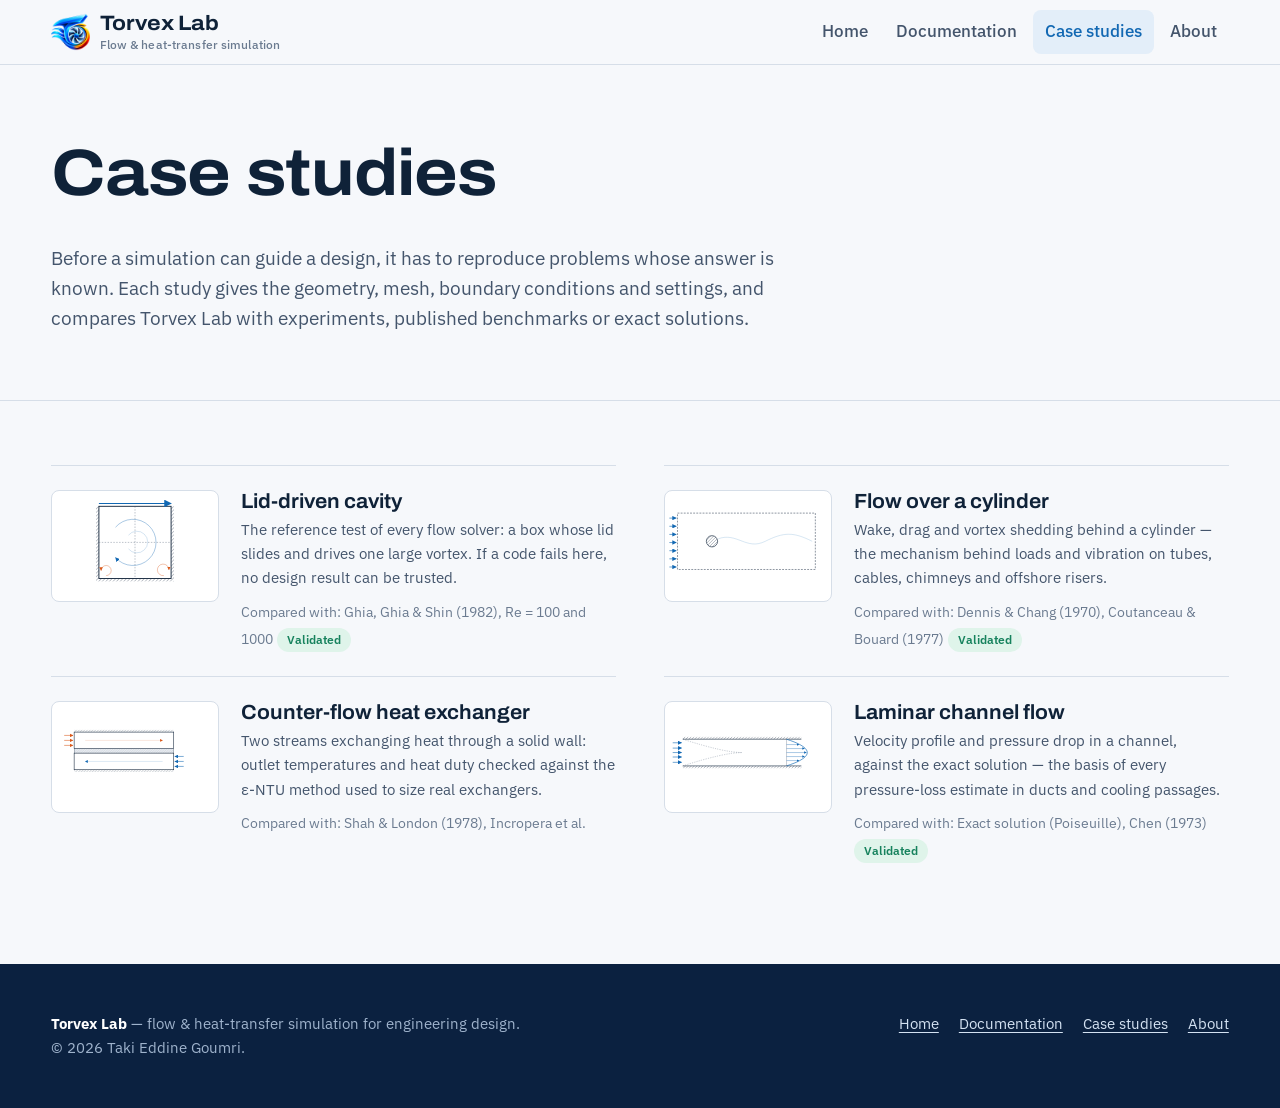
==== commit c9863cb9: "Add files via upload" ====
--- a/cfd_website/cases/index.html
+++ b/cfd_website/cases/index.html
@@ -3,17 +3,17 @@
 <head>
 <meta charset="utf-8">
 <meta name="viewport" content="width=device-width, initial-scale=1">
-<title>Case studies — Altyra</title>
-<meta name="description" content="Validation of Altyra against benchmark and experimental data.">
+<title>Case studies — Torvex Lab</title>
+<meta name="description" content="Validation of Torvex Lab against benchmark and experimental data.">
 <link rel="icon" href="../assets/img/favicon.png">
 <link rel="preconnect" href="https://fonts.googleapis.com"><link rel="preconnect" href="https://fonts.gstatic.com" crossorigin><link href="https://fonts.googleapis.com/css2?family=Archivo:wdth,wght@62..125,500..800&family=IBM+Plex+Mono:wght@400;500&family=IBM+Plex+Sans:ital,wght@0,400;0,500;0,600;1,400&display=swap" rel="stylesheet">
-<link rel="stylesheet" href="../assets/css/style.css?v=dc98a61c">
+<link rel="stylesheet" href="../assets/css/style.css?v=45639d66">
 </head>
 <body>
 <a class="skip" href="#main">Skip to content</a>
 <header class="site-head">
   <div class="wrap">
-    <a class="brand" href="../index.html"><img src="../assets/img/logo.png" alt="" width="34" height="34"><span class="brand-text"><span class="brand-name">Altyra</span><span class="brand-tag">Flow &amp; heat-transfer simulation</span></span></a>
+    <a class="brand" href="../index.html"><img src="../assets/img/logo.png" alt="" width="34" height="34"><span class="brand-text"><span class="brand-name">Torvex Lab</span><span class="brand-tag">Flow &amp; heat-transfer simulation</span></span></a>
     <button class="nav-toggle" aria-expanded="false" aria-controls="nav">Menu</button>
     <nav class="nav" id="nav" aria-label="Main"><a href="../index.html">Home</a><a href="../docs.html">Documentation</a><a href="../cases/index.html" aria-current="page">Case studies</a><a href="../about.html">About</a></nav>
   </div>
@@ -22,7 +22,7 @@
 
 <div class="page-head"><div class="wrap">
   <h1>Case studies</h1>
-  <p class="lead">Before a simulation can guide a design, it has to reproduce problems whose answer is known. Each study gives the geometry, mesh, boundary conditions and settings, and compares Altyra with experiments, published benchmarks or exact solutions.</p>
+  <p class="lead">Before a simulation can guide a design, it has to reproduce problems whose answer is known. Each study gives the geometry, mesh, boundary conditions and settings, and compares Torvex Lab with experiments, published benchmarks or exact solutions.</p>
 </div></div>
 <section style="padding-top:24px"><div class="wrap"><ul class="case-list"><li><a class="case-item" href="lid-driven-cavity.html"><svg viewBox="20 20 460 300" role="img" aria-label="Lid-driven cavity: square box of side L, top lid moving at speed U, other walls no-slip" xmlns="http://www.w3.org/2000/svg"><defs>
 <pattern id="hatch" width="7" height="7" patternUnits="userSpaceOnUse" patternTransform="rotate(45)"><line x1="0" y1="0" x2="0" y2="7" stroke="#0f2238" stroke-width="1.4"/></pattern>
@@ -33,9 +33,12 @@
 </defs><rect x="150" y="60" width="200" height="200" fill="#fff" stroke="#0f2238" stroke-width="2.5"/>
 <rect x="142" y="60" width="8" height="208" fill="url(#hatch)"/><rect x="350" y="60" width="8" height="208" fill="url(#hatch)"/><rect x="150" y="260" width="200" height="8" fill="url(#hatch)"/>
 <line x1="150" y1="52" x2="350" y2="52" stroke="#1268b3" stroke-width="3" marker-end="url(#ab)"/>
-<path d="M250 70 C 330 80, 330 240, 250 250 C 170 240, 170 80, 250 70" fill="none" stroke="#1268b3" stroke-opacity=".35" stroke-width="1.5" marker-end="url(#ab)"/>
+<path d="M196 118 A 64 64 0 1 1 196 202" fill="none" stroke="#1268b3" stroke-opacity=".55" stroke-width="1.8" marker-end="url(#ab)"/>
+<path d="M232 140 A 30 30 0 1 1 232 178" fill="none" stroke="#1268b3" stroke-opacity=".35" stroke-width="1.4"/>
+<path d="M170 252 A 14 14 0 1 0 156 238" fill="none" stroke="#d9581a" stroke-opacity=".7" stroke-width="1.4" marker-end="url(#ah)"/>
+<path d="M330 252 A 16 16 0 1 1 344 236" fill="none" stroke="#d9581a" stroke-opacity=".7" stroke-width="1.4" marker-end="url(#ah)"/>
 <line x1="250" y1="60" x2="250" y2="260" stroke="#44556c" stroke-dasharray="4 4"/><line x1="150" y1="160" x2="350" y2="160" stroke="#44556c" stroke-dasharray="4 4"/>
-</svg><div><h3>Lid-driven cavity</h3><p>The reference test of every flow solver: a box whose lid slides and drives one large vortex. If a code fails here, no design result can be trusted.</p><span class="ref">Compared with: Ghia, Ghia & Shin (1982)</span></div></a></li><li><a class="case-item" href="flow-over-cylinder.html"><svg viewBox="0 20 530 270" role="img" aria-label="Flow over a cylinder of diameter D in a rectangular domain with inlet, outlet and slip side walls" xmlns="http://www.w3.org/2000/svg"><defs>
+</svg><div><h3>Lid-driven cavity</h3><p>The reference test of every flow solver: a box whose lid slides and drives one large vortex. If a code fails here, no design result can be trusted.</p><span class="ref">Compared with: Ghia, Ghia & Shin (1982), Re = 100 and 1000</span> <span class="status done">Validated</span></div></a></li><li><a class="case-item" href="flow-over-cylinder.html"><svg viewBox="0 20 530 270" role="img" aria-label="Flow over a cylinder of diameter D in a rectangular domain with inlet, outlet and slip side walls" xmlns="http://www.w3.org/2000/svg"><defs>
 <pattern id="hatch" width="7" height="7" patternUnits="userSpaceOnUse" patternTransform="rotate(45)"><line x1="0" y1="0" x2="0" y2="7" stroke="#0f2238" stroke-width="1.4"/></pattern>
 <pattern id="solid" width="6" height="6" patternUnits="userSpaceOnUse" patternTransform="rotate(45)"><rect width="6" height="6" fill="#e8ecf1"/><line x1="0" y1="0" x2="0" y2="6" stroke="#8a97a8" stroke-width="1"/></pattern>
 <marker id="ab" viewBox="0 0 10 10" refX="9" refY="5" markerWidth="7" markerHeight="7" orient="auto-start-reverse"><path d="M0,0 L10,5 L0,10 z" fill="#1268b3"/></marker>
@@ -45,7 +48,7 @@
 <circle cx="150" cy="140" r="18" fill="url(#hatch)" stroke="#0f2238" stroke-width="2"/>
 <line x1="14" y1="66" x2="36" y2="66" stroke="#1268b3" stroke-width="2" marker-end="url(#ab)"/><line x1="14" y1="92" x2="36" y2="92" stroke="#1268b3" stroke-width="2" marker-end="url(#ab)"/><line x1="14" y1="118" x2="36" y2="118" stroke="#1268b3" stroke-width="2" marker-end="url(#ab)"/><line x1="14" y1="144" x2="36" y2="144" stroke="#1268b3" stroke-width="2" marker-end="url(#ab)"/><line x1="14" y1="170" x2="36" y2="170" stroke="#1268b3" stroke-width="2" marker-end="url(#ab)"/><line x1="14" y1="196" x2="36" y2="196" stroke="#1268b3" stroke-width="2" marker-end="url(#ab)"/><line x1="14" y1="222" x2="36" y2="222" stroke="#1268b3" stroke-width="2" marker-end="url(#ab)"/>
 <path d="M170 132 C 230 110, 260 170, 320 140 S 410 110, 470 140" fill="none" stroke="#1268b3" stroke-opacity=".35" stroke-width="1.5"/>
-</svg><div><h3>Flow over a cylinder</h3><p>Wake, drag and vortex shedding behind a cylinder — the mechanism behind loads and vibration on tubes, cables, chimneys and offshore risers.</p><span class="ref">Compared with: Dennis & Chang (1970), Williamson (1996)</span></div></a></li><li><a class="case-item" href="heat-exchanger.html"><svg viewBox="0 20 600 260" role="img" aria-label="Counter-flow heat exchanger: hot channel on top, cold channel below, separated by a conducting solid wall" xmlns="http://www.w3.org/2000/svg"><defs>
+</svg><div><h3>Flow over a cylinder</h3><p>Wake, drag and vortex shedding behind a cylinder — the mechanism behind loads and vibration on tubes, cables, chimneys and offshore risers.</p><span class="ref">Compared with: Dennis & Chang (1970), Coutanceau & Bouard (1977)</span> <span class="status done">Validated</span></div></a></li><li><a class="case-item" href="heat-exchanger.html"><svg viewBox="0 20 600 260" role="img" aria-label="Counter-flow heat exchanger: hot channel on top, cold channel below, separated by a conducting solid wall" xmlns="http://www.w3.org/2000/svg"><defs>
 <pattern id="hatch" width="7" height="7" patternUnits="userSpaceOnUse" patternTransform="rotate(45)"><line x1="0" y1="0" x2="0" y2="7" stroke="#0f2238" stroke-width="1.4"/></pattern>
 <pattern id="solid" width="6" height="6" patternUnits="userSpaceOnUse" patternTransform="rotate(45)"><rect width="6" height="6" fill="#e8ecf1"/><line x1="0" y1="0" x2="0" y2="6" stroke="#8a97a8" stroke-width="1"/></pattern>
 <marker id="ab" viewBox="0 0 10 10" refX="9" refY="5" markerWidth="7" markerHeight="7" orient="auto-start-reverse"><path d="M0,0 L10,5 L0,10 z" fill="#1268b3"/></marker>
@@ -72,13 +75,13 @@
 <polyline points="410.0,80.0 423.3,84.5 435.2,89.0 445.7,93.5 454.8,98.0 462.5,102.5 468.8,107.0 473.7,111.5 477.2,116.0 479.3,120.5 480.0,125.0 479.3,129.5 477.2,134.0 473.7,138.5 468.8,143.0 462.5,147.5 454.8,152.0 445.7,156.5 435.2,161.0 423.3,165.5 410.0,170.0" fill="none" stroke="#1268b3" stroke-width="2.2"/>
 <line x1="410" y1="98.0" x2="451.8" y2="98.0" stroke="#1268b3" stroke-width="1.2" marker-end="url(#ab)"/><line x1="410" y1="111.5" x2="470.7" y2="111.5" stroke="#1268b3" stroke-width="1.2" marker-end="url(#ab)"/><line x1="410" y1="125.0" x2="477.0" y2="125.0" stroke="#1268b3" stroke-width="1.2" marker-end="url(#ab)"/><line x1="410" y1="138.5" x2="470.7" y2="138.5" stroke="#1268b3" stroke-width="1.2" marker-end="url(#ab)"/><line x1="410" y1="152.0" x2="451.8" y2="152.0" stroke="#1268b3" stroke-width="1.2" marker-end="url(#ab)"/>
 <path d="M60 80 Q 200 125 260 125 Q 200 125 60 170" fill="none" stroke="#44556c" stroke-dasharray="4 4"/>
-</svg><div><h3>Laminar channel flow</h3><p>Velocity profile and pressure drop in a channel, against the exact solution — the basis of every pressure-loss estimate in ducts and cooling passages.</p><span class="ref">Compared with: Analytic (Poiseuille)</span></div></a></li></ul></div></section>
+</svg><div><h3>Laminar channel flow</h3><p>Velocity profile and pressure drop in a channel, against the exact solution — the basis of every pressure-loss estimate in ducts and cooling passages.</p><span class="ref">Compared with: Exact solution (Poiseuille), Chen (1973)</span> <span class="status done">Validated</span></div></a></li></ul></div></section>
 
 </main>
 <footer class="site-foot">
   <div class="wrap">
     <div>
-      <strong style="color:#fff">Altyra</strong> — flow &amp; heat-transfer simulation for engineering design.<br>
+      <strong style="color:#fff">Torvex Lab</strong> — flow &amp; heat-transfer simulation for engineering design.<br>
       © 2026 Taki Eddine Goumri.
     </div>
     <nav aria-label="Footer"><a href="../index.html">Home</a><a href="../docs.html">Documentation</a><a href="../cases/index.html">Case studies</a><a href="../about.html">About</a></nav>
--- a/cfd_website/assets/css/style.css
+++ b/cfd_website/assets/css/style.css
@@ -229,3 +229,9 @@
 .cta h2 { color: #fff; }
 .cta .lead { color: #c3d3e6; }
 section.cta + footer { border-top: 1px solid rgba(255,255,255,.08); }
+
+/* folded point-by-point tables */
+details.points { max-width: 52rem; margin: 8px 0 16px; border: 1px solid var(--line); border-radius: var(--r-m); background: var(--surface); padding: 0 16px; }
+details.points summary { cursor: pointer; padding: 12px 0; font-weight: 600; color: var(--flow); }
+details.points[open] summary { border-bottom: 1px solid var(--line); margin-bottom: 4px; }
+.figure img { width: 100%; height: auto; }
